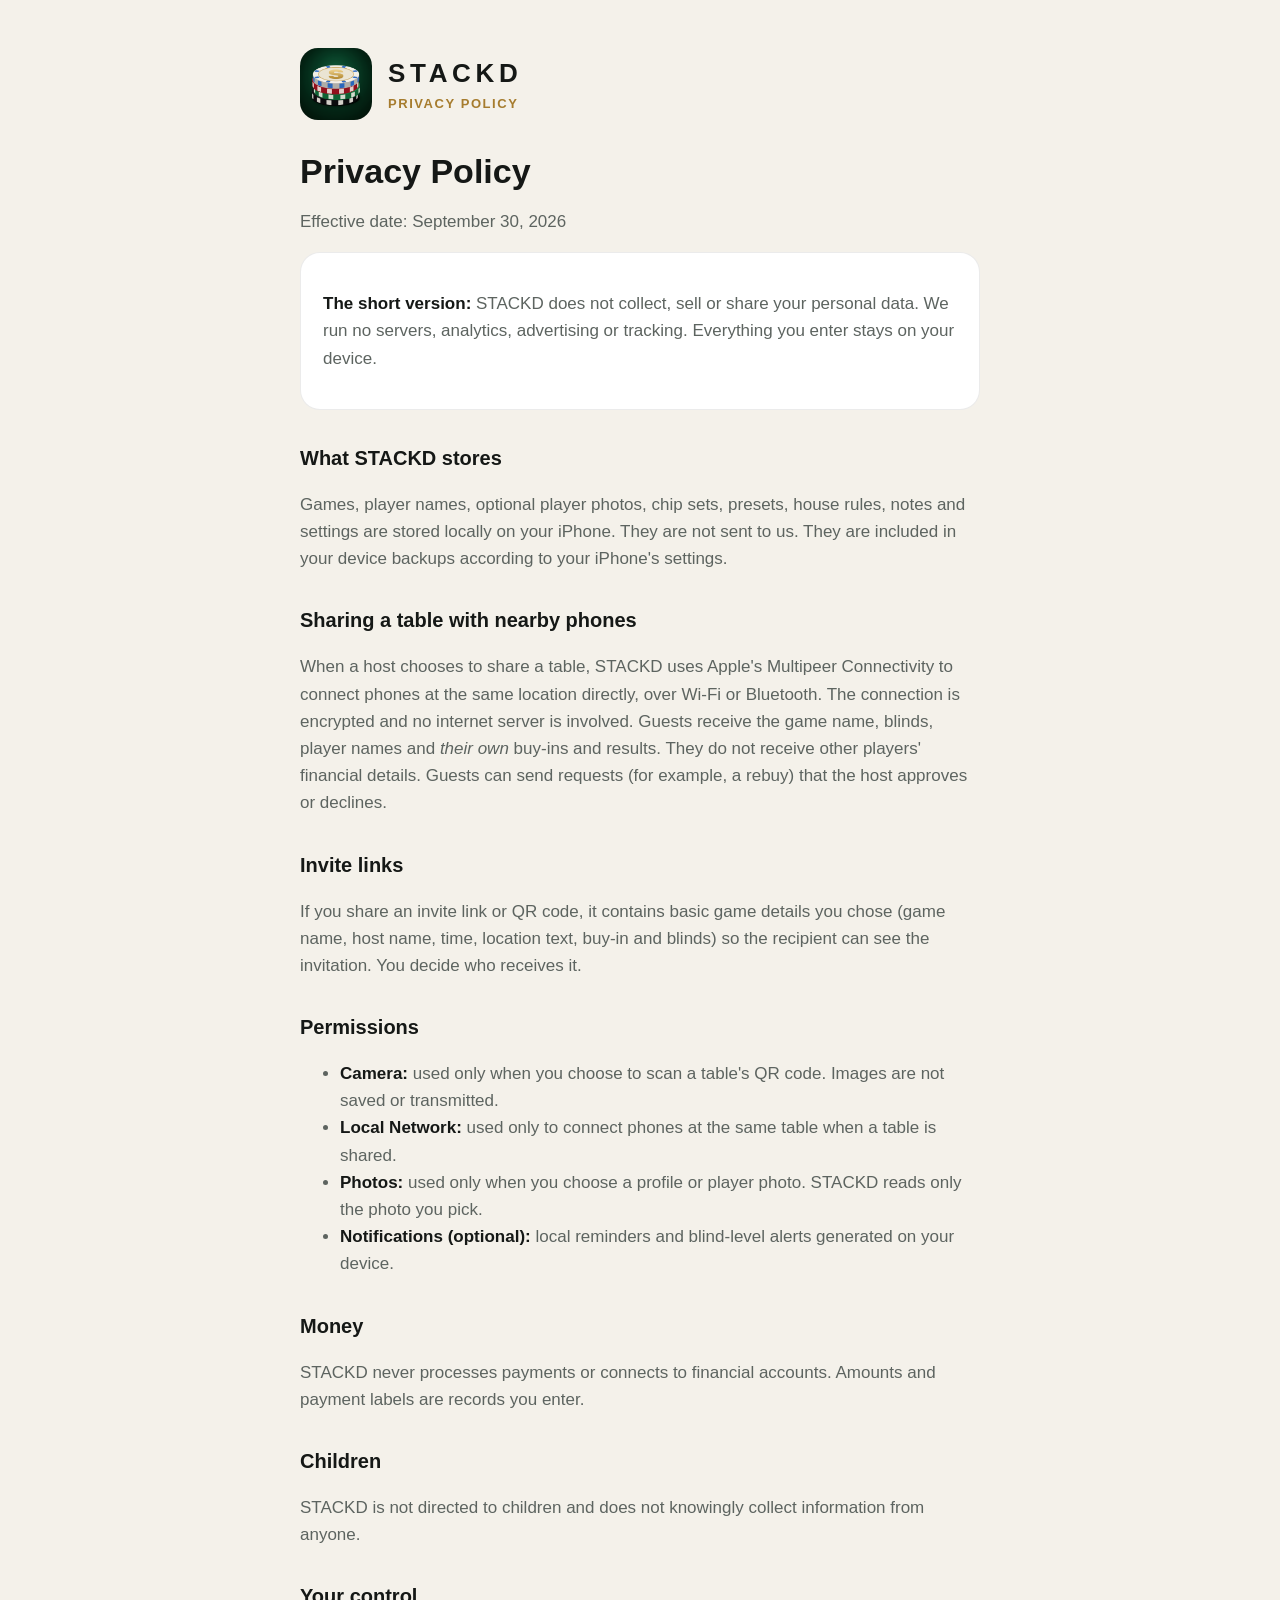
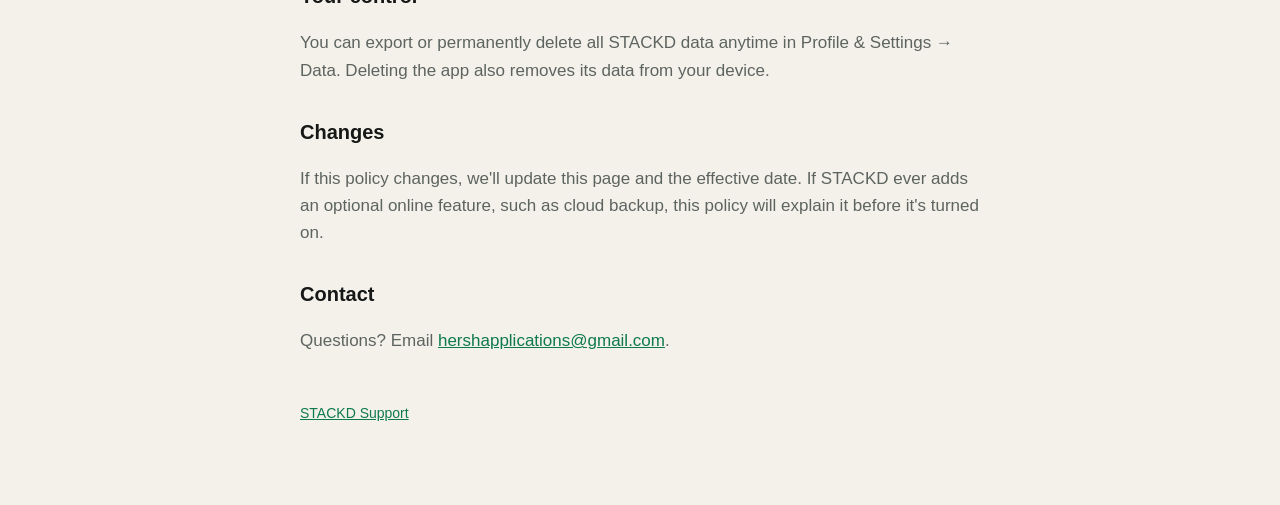
==== privacy.html @ efc22c18 "STACKD support and privacy pages Co-Authored-By: Claude Opus 5.5 <noreply@anthropic.com>" ====
<!doctype html>
<html lang="en">
<head>
<meta charset="utf-8">
<meta name="viewport" content="width=device-width, initial-scale=1">
<title>STACKD Privacy Policy</title>
<link rel="stylesheet" href="style.css">
</head>
<body>
<main>
  <header>
    <img src="icon.png" alt="STACKD app icon">
    <div><div class="brand">STACKD</div><div class="tag">Privacy Policy</div></div>
  </header>
  <h1>Privacy Policy</h1>
  <p>Effective date: September 30, 2026</p>

  <div class="card">
    <p><strong>The short version:</strong> STACKD does not collect, sell or share your personal data. We run no servers, analytics, advertising or tracking. Everything you enter stays on your device.</p>
  </div>

  <h2>What STACKD stores</h2>
  <p>Games, player names, optional player photos, chip sets, presets, house rules, notes and settings are stored locally on your iPhone. They are not sent to us. They are included in your device backups according to your iPhone's settings.</p>

  <h2>Sharing a table with nearby phones</h2>
  <p>When a host chooses to share a table, STACKD uses Apple's Multipeer Connectivity to connect phones at the same location directly, over Wi-Fi or Bluetooth. The connection is encrypted and no internet server is involved. Guests receive the game name, blinds, player names and <em>their own</em> buy-ins and results. They do not receive other players' financial details. Guests can send requests (for example, a rebuy) that the host approves or declines.</p>

  <h2>Invite links</h2>
  <p>If you share an invite link or QR code, it contains basic game details you chose (game name, host name, time, location text, buy-in and blinds) so the recipient can see the invitation. You decide who receives it.</p>

  <h2>Permissions</h2>
  <ul>
    <li><strong>Camera:</strong> used only when you choose to scan a table's QR code. Images are not saved or transmitted.</li>
    <li><strong>Local Network:</strong> used only to connect phones at the same table when a table is shared.</li>
    <li><strong>Photos:</strong> used only when you choose a profile or player photo. STACKD reads only the photo you pick.</li>
    <li><strong>Notifications (optional):</strong> local reminders and blind-level alerts generated on your device.</li>
  </ul>

  <h2>Money</h2>
  <p>STACKD never processes payments or connects to financial accounts. Amounts and payment labels are records you enter.</p>

  <h2>Children</h2>
  <p>STACKD is not directed to children and does not knowingly collect information from anyone.</p>

  <h2>Your control</h2>
  <p>You can export or permanently delete all STACKD data anytime in Profile &amp; Settings → Data. Deleting the app also removes its data from your device.</p>

  <h2>Changes</h2>
  <p>If this policy changes, we'll update this page and the effective date. If STACKD ever adds an optional online feature, such as cloud backup, this policy will explain it before it's turned on.</p>

  <h2>Contact</h2>
  <p>Questions? Email <a href="mailto:hershapplications@gmail.com">hershapplications@gmail.com</a>.</p>

  <footer><a href="index.html">STACKD Support</a></footer>
</main>
</body>
</html>
---- style.css ----
:root { --bg:#0A0C0B; --card:#141816; --text:#F3EFE6; --muted:#A3AAA6; --gold:#D6B46A; --green:#3CCB85; --line:rgba(255,255,255,.08); }
@media (prefers-color-scheme: light) { :root { --bg:#F4F1EA; --card:#FFFFFF; --text:#151816; --muted:#5D6460; --gold:#A67C2E; --green:#0E7A4B; --line:rgba(0,0,0,.08); } }
* { box-sizing:border-box; }
body { margin:0; background:var(--bg); color:var(--text); font:17px/1.6 -apple-system, BlinkMacSystemFont, "SF Pro Text", "Helvetica Neue", sans-serif; }
main { max-width:720px; margin:0 auto; padding:48px 20px 80px; }
header { display:flex; align-items:center; gap:16px; margin-bottom:32px; }
header img { width:72px; height:72px; border-radius:18px; }
.brand { font-weight:900; letter-spacing:.18em; font-size:26px; }
.tag { color:var(--gold); font-weight:700; letter-spacing:.12em; text-transform:uppercase; font-size:13px; }
h1 { font-size:34px; line-height:1.15; margin:0 0 12px; }
h2 { font-size:20px; margin:32px 0 8px; }
p, li { color:var(--muted); }
strong { color:var(--text); }
.card { background:var(--card); border:1px solid var(--line); border-radius:20px; padding:20px 22px; margin:16px 0; }
a { color:var(--green); }
footer { margin-top:48px; color:var(--muted); font-size:14px; }
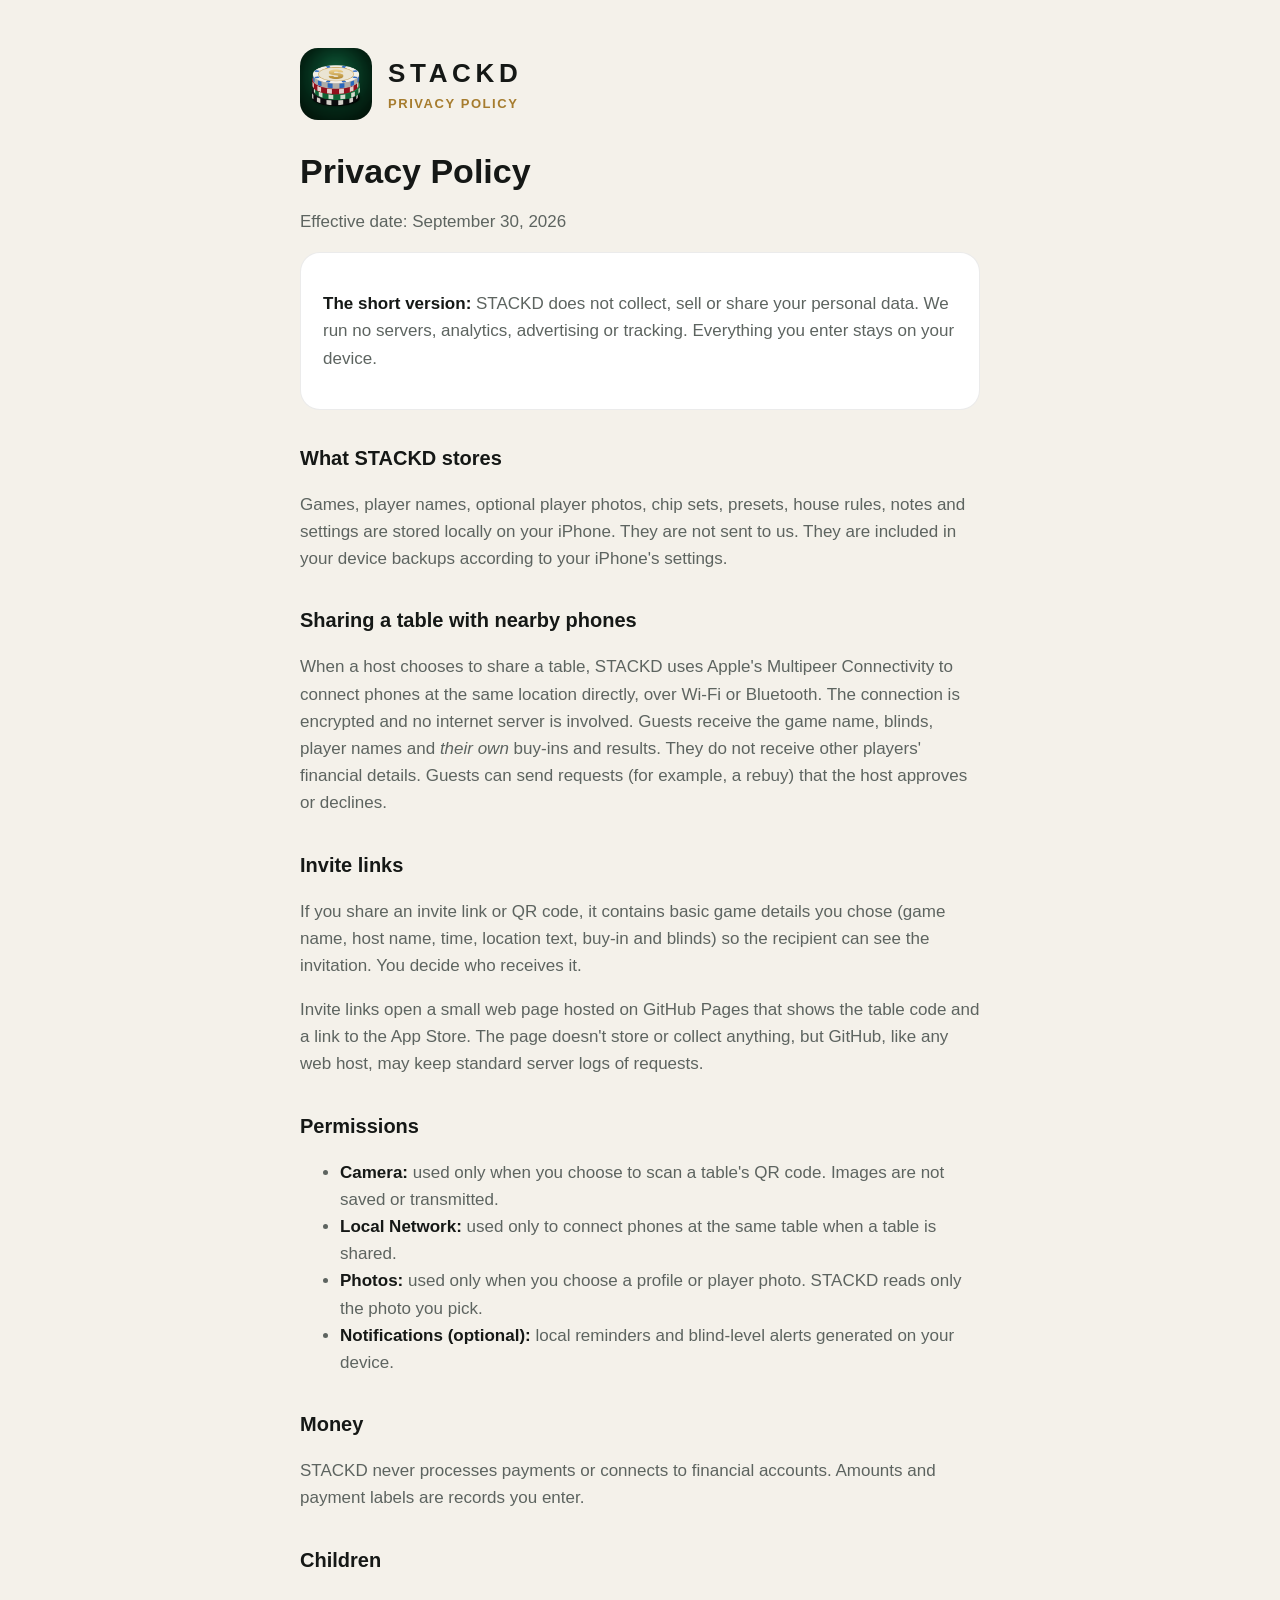
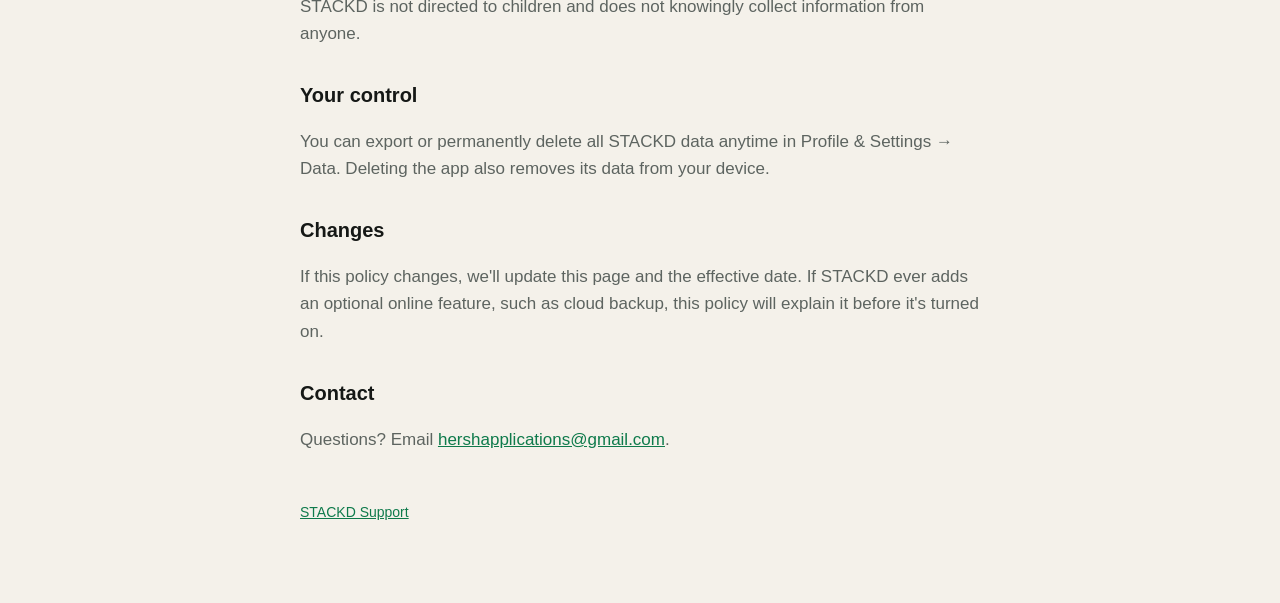
==== commit 483f877a: "Privacy: invite link pages Co-Authored-By: Claude Sonnet 5.5 <noreply@anthropic.com>" ====
--- a/privacy.html
+++ b/privacy.html
@@ -28,6 +28,8 @@
   <h2>Invite links</h2>
   <p>If you share an invite link or QR code, it contains basic game details you chose (game name, host name, time, location text, buy-in and blinds) so the recipient can see the invitation. You decide who receives it.</p>
 
+  <p>Invite links open a small web page hosted on GitHub Pages that shows the table code and a link to the App Store. The page doesn't store or collect anything, but GitHub, like any web host, may keep standard server logs of requests.</p>
+
   <h2>Permissions</h2>
   <ul>
     <li><strong>Camera:</strong> used only when you choose to scan a table's QR code. Images are not saved or transmitted.</li>
